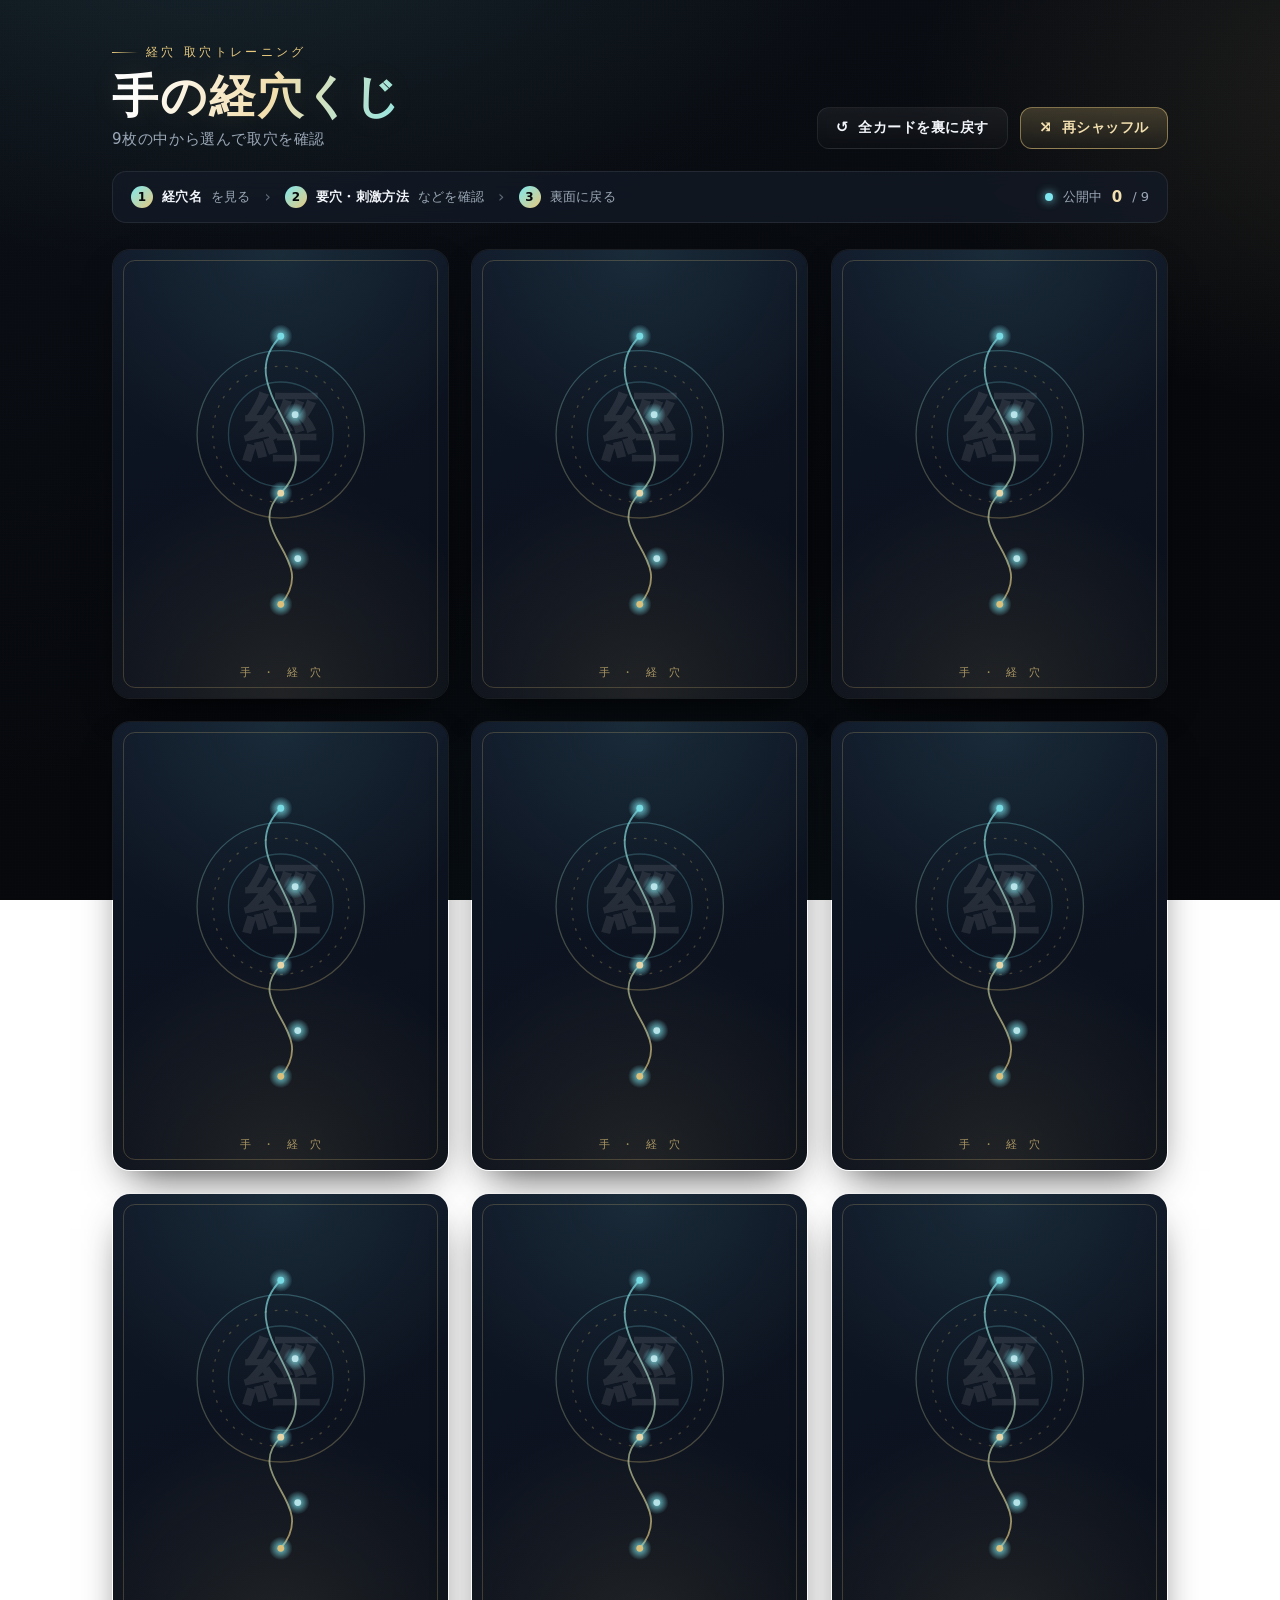
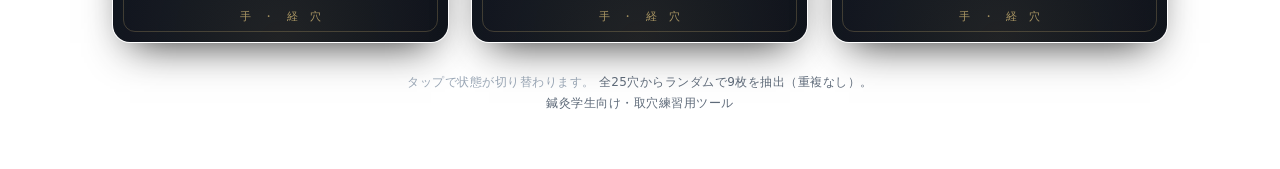
==== index.html @ 54b588fd "手の経穴くじ: 取穴練習アプリ（単一HTML）を公開 全25穴から9枚を重複なしで抽出する3×3カードくじ。 各カード独立の3状態フリップ（裏面→経穴名→詳細→裏面）。  Co-Authored-By" ====
<!DOCTYPE html>
<html lang="ja">
<head>
<meta charset="UTF-8" />
<meta name="viewport" content="width=device-width, initial-scale=1.0" />
<title>手の経穴くじ｜取穴練習アプリ</title>
<style>
  /* ============================================================
     カラー / デザイントークン
     ============================================================ */
  :root{
    --bg-0:#06080c;
    --bg-1:#0b0f16;
    --bg-2:#121826;
    --panel:rgba(20,27,40,0.72);
    --panel-line:rgba(255,255,255,0.08);

    --gold:#e7c97f;
    --gold-soft:#f3e0b0;
    --cyan:#7fe7ef;
    --cyan-deep:#46b6c6;

    --text:#f3f6fa;
    --muted:#9aa7b6;
    --faint:#5f6b7a;

    --card-back-1:#0f1726;
    --card-back-2:#0a0f19;

    --shadow:0 18px 40px -18px rgba(0,0,0,0.85);
    --ease:cubic-bezier(0.2,0.8,0.2,1);

    --radius:18px;
  }

  *{ box-sizing:border-box; }

  html,body{ height:100%; }

  body{
    margin:0;
    color:var(--text);
    font-family:"Hiragino Kaku Gothic ProN","Hiragino Sans","Yu Gothic",
                "YuGothic","Meiryo",system-ui,sans-serif;
    background:
      radial-gradient(1100px 600px at 18% -10%, rgba(127,231,239,0.10), transparent 60%),
      radial-gradient(900px 600px at 110% 10%, rgba(231,201,127,0.10), transparent 55%),
      radial-gradient(900px 900px at 50% 120%, rgba(70,182,198,0.07), transparent 60%),
      linear-gradient(160deg, var(--bg-1), var(--bg-0) 60%);
    background-attachment:fixed;
    min-height:100%;
    -webkit-font-smoothing:antialiased;
    text-rendering:optimizeLegibility;
  }

  /* 微細なノイズ風グレインで安っぽさを消す */
  body::before{
    content:"";
    position:fixed; inset:0;
    pointer-events:none;
    opacity:0.035;
    background-image:
      repeating-linear-gradient(0deg, #fff 0 1px, transparent 1px 3px),
      repeating-linear-gradient(90deg, #fff 0 1px, transparent 1px 3px);
    mix-blend-mode:overlay;
  }

  .wrap{
    max-width:1120px;
    margin:0 auto;
    padding:clamp(18px,3vw,40px) clamp(14px,3vw,32px) 56px;
    position:relative;
    z-index:1;
  }

  /* ============================================================
     ヘッダー
     ============================================================ */
  header{
    display:flex;
    flex-wrap:wrap;
    align-items:flex-end;
    justify-content:space-between;
    gap:18px 24px;
    margin-bottom:22px;
  }

  .title-block{ min-width:240px; }

  .eyebrow{
    display:inline-flex;
    align-items:center;
    gap:8px;
    font-size:12px;
    letter-spacing:0.28em;
    color:var(--gold);
    text-transform:uppercase;
    margin-bottom:10px;
  }
  .eyebrow::before{
    content:"";
    width:26px; height:1px;
    background:linear-gradient(90deg,var(--gold),transparent);
  }

  h1{
    margin:0;
    font-size:clamp(28px,4.4vw,46px);
    font-weight:800;
    letter-spacing:0.04em;
    line-height:1.1;
    background:linear-gradient(110deg,#ffffff 10%,var(--gold-soft) 55%,var(--cyan) 110%);
    -webkit-background-clip:text;
    background-clip:text;
    color:transparent;
    text-shadow:0 0 32px rgba(231,201,127,0.12);
  }

  .subtitle{
    margin:8px 0 0;
    color:var(--muted);
    font-size:clamp(13px,1.6vw,15px);
    letter-spacing:0.04em;
  }

  .toolbar{
    display:flex;
    flex-wrap:wrap;
    align-items:center;
    gap:12px;
  }

  .btn{
    appearance:none;
    border:1px solid var(--panel-line);
    background:linear-gradient(180deg, rgba(255,255,255,0.06), rgba(255,255,255,0.015));
    color:var(--text);
    font-family:inherit;
    font-size:14px;
    font-weight:700;
    letter-spacing:0.04em;
    padding:11px 18px;
    border-radius:12px;
    cursor:pointer;
    display:inline-flex;
    align-items:center;
    gap:9px;
    transition:transform .18s var(--ease), box-shadow .25s var(--ease),
               border-color .25s, background .25s;
    backdrop-filter:blur(6px);
    -webkit-backdrop-filter:blur(6px);
  }
  .btn:hover{
    transform:translateY(-2px);
    border-color:rgba(127,231,239,0.45);
    box-shadow:0 10px 26px -12px rgba(127,231,239,0.5);
  }
  .btn:active{ transform:translateY(0) scale(0.98); }

  .btn .ic{ font-size:15px; line-height:1; }

  .btn--primary{
    border-color:rgba(231,201,127,0.5);
    background:linear-gradient(180deg, rgba(231,201,127,0.22), rgba(231,201,127,0.06));
    color:var(--gold-soft);
  }
  .btn--primary:hover{
    border-color:rgba(231,201,127,0.8);
    box-shadow:0 12px 28px -12px rgba(231,201,127,0.55);
  }

  /* ============================================================
     使い方 + ステータス
     ============================================================ */
  .infobar{
    display:flex;
    flex-wrap:wrap;
    align-items:center;
    justify-content:space-between;
    gap:12px 18px;
    padding:14px 18px;
    margin-bottom:26px;
    border:1px solid var(--panel-line);
    border-radius:14px;
    background:var(--panel);
    backdrop-filter:blur(10px);
    -webkit-backdrop-filter:blur(10px);
  }

  .steps{
    display:flex;
    flex-wrap:wrap;
    gap:10px 14px;
    align-items:center;
  }
  .step{
    display:inline-flex;
    align-items:center;
    gap:9px;
    font-size:13px;
    color:var(--muted);
    letter-spacing:0.02em;
  }
  .step b{ color:var(--text); font-weight:700; }
  .step .num{
    width:22px; height:22px;
    flex:0 0 auto;
    display:grid; place-items:center;
    border-radius:50%;
    font-size:12px;
    font-weight:800;
    color:var(--bg-0);
    background:linear-gradient(135deg,var(--cyan),var(--gold));
  }
  .step-sep{ color:var(--faint); }

  .status{
    display:inline-flex;
    align-items:center;
    gap:10px;
    font-size:13px;
    color:var(--muted);
    white-space:nowrap;
  }
  .status .count{
    font-weight:800;
    font-variant-numeric:tabular-nums;
    color:var(--gold-soft);
    font-size:15px;
  }
  .status .dot{
    width:8px;height:8px;border-radius:50%;
    background:var(--cyan);
    box-shadow:0 0 10px var(--cyan);
  }

  /* ============================================================
     カードグリッド
     ============================================================ */
  .grid{
    display:grid;
    grid-template-columns:repeat(3,1fr);
    gap:clamp(12px,1.8vw,22px);
  }

  .card{
    position:relative;
    aspect-ratio:3/4;
    perspective:1400px;
    cursor:pointer;
    -webkit-tap-highlight-color:transparent;
    outline:none;
  }

  /* 入場アニメーション */
  .card.enter .card__inner{
    animation:dealIn .55s var(--ease) backwards;
  }
  @keyframes dealIn{
    0%{ opacity:0; transform:translateY(26px) rotateX(-14deg) scale(0.92); }
    100%{ opacity:1; transform:translateY(0) rotateX(0) scale(1); }
  }

  .card__inner{
    position:absolute;
    inset:0;
    transform-style:preserve-3d;
    transition:transform .72s var(--ease);
    will-change:transform;
  }
  .card.is-flipped .card__inner{ transform:rotateY(180deg); }

  /* タップ時の沈み込み */
  .card.press .card__inner{ transition:transform .72s var(--ease), filter .2s; }
  .card.press{ transform:scale(0.97); transition:transform .15s var(--ease); }

  /* ホバーで少し浮く（裏でも表でも） */
  @media(hover:hover){
    .card:hover .card__inner{ box-shadow:none; }
    .card:hover{ transform:translateY(-6px); }
    .card{ transition:transform .25s var(--ease); }
  }

  .card__face{
    position:absolute;
    inset:0;
    border-radius:var(--radius);
    backface-visibility:hidden;
    -webkit-backface-visibility:hidden;
    overflow:hidden;
    border:1px solid var(--panel-line);
    box-shadow:var(--shadow);
    display:flex;
  }
  .card__face--back{ transform:rotateY(180deg); }

  /* めくり時の発光リング（効果音の代替視覚演出） */
  .card.flash .card__inner::after{
    content:"";
    position:absolute; inset:-2px;
    border-radius:calc(var(--radius) + 2px);
    pointer-events:none;
    box-shadow:0 0 0 1px rgba(127,231,239,0.6), 0 0 26px 4px rgba(127,231,239,0.4);
    animation:ring .6s var(--ease) forwards;
    z-index:5;
  }
  @keyframes ring{
    0%{ opacity:0.9; }
    100%{ opacity:0; }
  }

  /* ---- 面ごとの表示切替（data-mode で制御）---- */
  .face-back,.face-name,.face-detail{ display:none; width:100%; height:100%; }
  .card__face[data-mode="back"]   .face-back{ display:flex; }
  .card__face[data-mode="name"]   .face-name{ display:flex; }
  .card__face[data-mode="detail"] .face-detail{ display:flex; }

  /* ============================================================
     裏面デザイン
     ============================================================ */
  .face-back{
    align-items:center;
    justify-content:center;
    background:
      radial-gradient(120% 90% at 50% 0%, rgba(127,231,239,0.10), transparent 55%),
      radial-gradient(120% 90% at 50% 100%, rgba(231,201,127,0.10), transparent 55%),
      linear-gradient(160deg, var(--card-back-1), var(--card-back-2));
    position:relative;
  }
  .face-back::before{ /* 内側の細い枠 */
    content:"";
    position:absolute; inset:10px;
    border:1px solid rgba(231,201,127,0.22);
    border-radius:12px;
    pointer-events:none;
  }
  .back-art{ width:78%; height:auto; opacity:0.95; }
  .back-art .meridian{ animation:pulseLine 4.5s ease-in-out infinite; }
  @keyframes pulseLine{
    0%,100%{ opacity:0.55; } 50%{ opacity:1; }
  }
  .back-label{
    position:absolute;
    bottom:18px; left:0; right:0;
    text-align:center;
    font-size:11px;
    letter-spacing:0.4em;
    color:rgba(231,201,127,0.7);
    text-indent:0.4em;
  }

  /* ============================================================
     1タップ目：経穴名
     ============================================================ */
  .face-name{
    flex-direction:column;
    align-items:center;
    justify-content:center;
    gap:14px;
    padding:18px;
    text-align:center;
    background:
      radial-gradient(120% 80% at 50% 0%, rgba(127,231,239,0.14), transparent 60%),
      linear-gradient(165deg, #101826, #0a0f18);
    border-color:rgba(127,231,239,0.35);
  }
  .name-tag{
    font-size:11px;
    letter-spacing:0.42em;
    color:var(--cyan);
    text-indent:0.42em;
  }
  .name-main{
    font-family:"Hiragino Mincho ProN","Yu Mincho","YuMincho","MS Mincho",serif;
    font-weight:600;
    font-size:clamp(34px,6.2vw,58px);
    line-height:1.05;
    letter-spacing:0.06em;
    color:#fff;
    text-shadow:0 0 26px rgba(127,231,239,0.3);
  }
  .name-hint{
    margin-top:4px;
    font-size:11.5px;
    color:var(--faint);
    letter-spacing:0.06em;
  }
  .name-rule{
    width:46px;height:2px;
    background:linear-gradient(90deg,transparent,var(--cyan),transparent);
    border-radius:2px;
  }

  /* ============================================================
     2タップ目：詳細
     ============================================================ */
  .face-detail{
    flex-direction:column;
    padding:clamp(12px,1.6vw,18px);
    background:
      radial-gradient(120% 70% at 50% -10%, rgba(231,201,127,0.12), transparent 60%),
      linear-gradient(165deg, #141b29, #0b1018);
    border-color:rgba(231,201,127,0.32);
    text-align:left;
  }
  .detail-head{
    display:flex;
    align-items:baseline;
    gap:8px;
    padding-bottom:10px;
    margin-bottom:10px;
    border-bottom:1px solid rgba(255,255,255,0.08);
  }
  .detail-name{
    font-family:"Hiragino Mincho ProN","Yu Mincho","YuMincho",serif;
    font-weight:600;
    font-size:clamp(20px,3.4vw,30px);
    letter-spacing:0.04em;
    color:#fff;
    line-height:1;
  }
  .detail-yoketsu{
    font-size:11px;
    color:var(--gold-soft);
    letter-spacing:0.02em;
    margin-left:auto;
    text-align:right;
    line-height:1.3;
    max-width:50%;
  }
  .detail-yoketsu .lab{ display:block; color:var(--faint); font-size:9.5px; letter-spacing:0.16em; }

  .detail-grid{
    display:grid;
    grid-template-columns:1fr 1fr;
    gap:8px;
    margin-bottom:auto;
  }
  .field{
    background:rgba(255,255,255,0.035);
    border:1px solid rgba(255,255,255,0.06);
    border-radius:10px;
    padding:8px 10px;
  }
  .field .lab{
    font-size:9.5px;
    letter-spacing:0.16em;
    color:var(--cyan);
    display:block;
    margin-bottom:3px;
  }
  .field .val{
    font-size:clamp(13px,1.7vw,15px);
    font-weight:700;
    color:var(--text);
    line-height:1.3;
  }

  .advice{
    margin-top:10px;
    display:flex;
    gap:8px;
    padding:9px 11px;
    border-radius:10px;
    background:linear-gradient(180deg, rgba(231,201,127,0.10), rgba(231,201,127,0.03));
    border:1px solid rgba(231,201,127,0.2);
  }
  .advice .ic{ color:var(--gold); flex:0 0 auto; font-size:13px; line-height:1.4; }
  .advice .txt{
    font-size:12px;
    line-height:1.5;
    color:#e9eef4;
    letter-spacing:0.01em;
  }

  .detail-hint{
    margin-top:8px;
    text-align:center;
    font-size:10.5px;
    color:var(--faint);
    letter-spacing:0.05em;
  }

  /* ============================================================
     フッター
     ============================================================ */
  footer{
    margin-top:30px;
    text-align:center;
    color:var(--faint);
    font-size:12px;
    letter-spacing:0.04em;
    line-height:1.7;
  }
  footer .accent{ color:var(--muted); }

  /* ============================================================
     レスポンシブ
     ============================================================ */
  @media(max-width:560px){
    .infobar{ flex-direction:column; align-items:flex-start; }
    .detail-grid{ grid-template-columns:1fr 1fr; }
    .toolbar{ width:100%; }
    .btn{ flex:1; justify-content:center; }
  }
  @media(max-width:380px){
    .grid{ gap:9px; }
    .detail-grid{ grid-template-columns:1fr; }
  }

  @media (prefers-reduced-motion:reduce){
    *{ animation-duration:0.01ms !important; transition-duration:0.1ms !important; }
  }
</style>
</head>
<body>
  <div class="wrap">
    <!-- ヘッダー -->
    <header>
      <div class="title-block">
        <span class="eyebrow">経穴 取穴トレーニング</span>
        <h1>手の経穴くじ</h1>
        <p class="subtitle">9枚の中から選んで取穴を確認</p>
      </div>
      <div class="toolbar">
        <button class="btn" id="resetBtn" type="button">
          <span class="ic">↺</span>全カードを裏に戻す
        </button>
        <button class="btn btn--primary" id="shuffleBtn" type="button">
          <span class="ic">⤮</span>再シャッフル
        </button>
      </div>
    </header>

    <!-- 使い方 + 状態表示 -->
    <div class="infobar">
      <div class="steps">
        <span class="step"><span class="num">1</span><b>経穴名</b>を見る</span>
        <span class="step-sep">›</span>
        <span class="step"><span class="num">2</span><b>要穴・刺激方法</b>などを確認</span>
        <span class="step-sep">›</span>
        <span class="step"><span class="num">3</span>裏面に戻る</span>
      </div>
      <div class="status">
        <span class="dot"></span>
        公開中 <span class="count" id="openCount">0</span> / 9
      </div>
    </div>

    <!-- カードグリッド -->
    <div class="grid" id="grid" aria-label="経穴カード 9枚"></div>

    <footer>
      <span class="accent">タップで状態が切り替わります。</span> 全25穴からランダムで9枚を抽出（重複なし）。<br>
      鍼灸学生向け・取穴練習用ツール
    </footer>
  </div>

<script>
/* ================================================================
   データ：手の経穴 全25穴
   ================================================================ */
const POINTS = [
  { name:"尺沢", yoketsu:"合水穴",           stim:"直刺浅め",       angle:"90°",     depth:"3〜5mm",  advice:"肘窩なので深刺しない。血管に注意" },
  { name:"孔最", yoketsu:"郄穴",             stim:"直刺",          angle:"90°",     depth:"5〜10mm", advice:"前腕部で扱いやすい。響かせすぎない" },
  { name:"列欠", yoketsu:"絡穴・八脈交会穴",  stim:"横刺",          angle:"10〜15°", depth:"8mm",     advice:"橈骨茎状突起付近。骨際なので寝かせて浅く入れる" },
  { name:"曲池", yoketsu:"合土穴",           stim:"直刺",          angle:"90°",     depth:"1cm",     advice:"筋肉量がある。肘関節に向けすぎない" },
  { name:"温溜", yoketsu:"郄穴",             stim:"直刺",          angle:"90°",     depth:"1cm",     advice:"前腕部で扱いやすい。強刺激にしすぎない" },
  { name:"偏歴", yoketsu:"絡穴",             stim:"斜刺・流注に沿う", angle:"15〜30°", depth:"3〜5mm",  advice:"大腸経の流れ、手から肘方向を意識" },
  { name:"合谷", yoketsu:"原穴",             stim:"直刺",          angle:"90°",     depth:"1cm",     advice:"代表穴だが痛みが出やすい。強刺激にしない" },
  { name:"少海", yoketsu:"合水穴",           stim:"直刺浅め",       angle:"90°",     depth:"3〜5mm",  advice:"肘内側。尺骨神経側への強刺激に注意" },
  { name:"通里", yoketsu:"絡穴",             stim:"斜刺・流注に沿う", angle:"15〜30°", depth:"2〜4mm",  advice:"心経の流れ、肘から小指方向を意識" },
  { name:"神門", yoketsu:"兪土穴・原穴",      stim:"お灸",          angle:"なし",    depth:"刺入なし", advice:"手関節横紋部。血管・神経に注意し、灸で安全に刺激" },
  { name:"少府", yoketsu:"滎火穴",           stim:"お灸",          angle:"なし",    depth:"刺入なし", advice:"手掌部は痛みが出やすい。灸で軽く刺激する" },
  { name:"小海", yoketsu:"合土穴",           stim:"直刺",          angle:"90°",     depth:"5mm",     advice:"尺骨神経に近い。ビリッとしたら即中止" },
  { name:"支正", yoketsu:"絡穴",             stim:"直刺",          angle:"90°",     depth:"5〜10mm", advice:"前腕尺側で扱いやすい。骨際に寄りすぎない" },
  { name:"養老", yoketsu:"郄穴",             stim:"横刺",          angle:"10〜15°", depth:"8mm",     advice:"骨際で響きやすい。角度を寝かせて入れる" },
  { name:"後渓", yoketsu:"兪木穴・八脈交会穴", stim:"直刺浅め",       angle:"90°",     depth:"2〜4mm",  advice:"手を握らせて取穴。強く刺さない" },
  { name:"曲沢", yoketsu:"合水穴",           stim:"直刺浅め",       angle:"90°",     depth:"3〜5mm",  advice:"肘窩なので血管に注意。深刺しない" },
  { name:"郄門", yoketsu:"郄穴",             stim:"直刺",          angle:"90°",     depth:"5〜10mm", advice:"前腕中央で扱いやすい。響かせすぎない" },
  { name:"間使", yoketsu:"経金穴",           stim:"直刺浅め",       angle:"90°",     depth:"3〜5mm",  advice:"正中神経方向へ深追いしない" },
  { name:"内関", yoketsu:"絡穴・八脈交会穴",  stim:"直刺浅め",       angle:"90°",     depth:"3〜5mm",  advice:"代表穴だが深刺しない。しびれが出たら即中止" },
  { name:"大陵", yoketsu:"兪土穴・原穴",      stim:"手首に向けて切皮", angle:"10〜15°", depth:"切皮のみ", advice:"手関節中央。正中神経に注意し、深く入れない" },
  { name:"天井", yoketsu:"合土穴",           stim:"直刺",          angle:"90°",     depth:"5〜10mm", advice:"肘周辺。関節に向けすぎない" },
  { name:"支溝", yoketsu:"経火穴",           stim:"斜刺・流注に沿う", angle:"15〜30°", depth:"3〜5mm",  advice:"三焦経の流れ、手から肘方向を意識" },
  { name:"外関", yoketsu:"絡穴・八脈交会穴",  stim:"斜刺",          angle:"15〜30°", depth:"1cm",     advice:"手から肘方向へ斜刺。深く入れすぎない" },
  { name:"陽池", yoketsu:"原穴",             stim:"お灸",          angle:"なし",    depth:"刺入なし", advice:"手関節背側。関節部なので灸で安全に刺激" },
  { name:"中渚", yoketsu:"兪木穴",           stim:"直刺浅め",       angle:"90°",     depth:"2〜4mm",  advice:"手背の骨間。浅く刺激" }
];

/* ================================================================
   裏面のSVGエンブレム（経絡・経穴を連想させる抽象模様）
   ================================================================ */
const BACK_ART = `
<svg class="back-art" viewBox="0 0 200 270" xmlns="http://www.w3.org/2000/svg" aria-hidden="true">
  <defs>
    <linearGradient id="lg" x1="0" y1="0" x2="0" y2="1">
      <stop offset="0" stop-color="#7fe7ef"/>
      <stop offset="1" stop-color="#e7c97f"/>
    </linearGradient>
    <radialGradient id="glow" cx="50%" cy="50%" r="50%">
      <stop offset="0" stop-color="#7fe7ef" stop-opacity="0.9"/>
      <stop offset="1" stop-color="#7fe7ef" stop-opacity="0"/>
    </radialGradient>
  </defs>
  <!-- 同心円 -->
  <circle cx="100" cy="105" r="64" fill="none" stroke="url(#lg)" stroke-opacity="0.30" stroke-width="1"/>
  <circle cx="100" cy="105" r="52" fill="none" stroke="#e7c97f" stroke-opacity="0.28" stroke-width="1" stroke-dasharray="2 6"/>
  <circle cx="100" cy="105" r="40" fill="none" stroke="#7fe7ef" stroke-opacity="0.22" stroke-width="1"/>
  <!-- 経絡ライン（蛇行）と経穴ノード -->
  <path class="meridian" d="M100 30 C 60 70, 140 110, 100 150 C 70 180, 130 200, 100 235"
        fill="none" stroke="url(#lg)" stroke-opacity="0.7" stroke-width="1.4" stroke-linecap="round"/>
  <g class="meridian">
    <circle cx="100" cy="30"  r="9" fill="url(#glow)"/><circle cx="100" cy="30"  r="2.6" fill="#7fe7ef"/>
    <circle cx="111" cy="90"  r="9" fill="url(#glow)"/><circle cx="111" cy="90"  r="2.6" fill="#bfeef3"/>
    <circle cx="100" cy="150" r="9" fill="url(#glow)"/><circle cx="100" cy="150" r="2.6" fill="#f3e0b0"/>
    <circle cx="113" cy="200" r="9" fill="url(#glow)"/><circle cx="113" cy="200" r="2.6" fill="#bfeef3"/>
    <circle cx="100" cy="235" r="9" fill="url(#glow)"/><circle cx="100" cy="235" r="2.6" fill="#e7c97f"/>
  </g>
  <!-- 中央の文字 -->
  <text x="100" y="120" text-anchor="middle"
        font-family="'Hiragino Mincho ProN','Yu Mincho',serif"
        font-size="58" fill="#fff" fill-opacity="0.10" font-weight="600">經</text>
</svg>
<span class="back-label">手 ・ 経 穴</span>
`;

/* 1枚分の中身（裏 / 名前 / 詳細）の HTML を生成 */
function faceContent(p){
  return `
    <div class="face-back">${BACK_ART}</div>
    <div class="face-name">
      <span class="name-tag">経 穴 名</span>
      <span class="name-rule"></span>
      <span class="name-main">${p.name}</span>
      <span class="name-hint">もう一度タップで詳細</span>
    </div>
    <div class="face-detail">
      <div class="detail-head">
        <span class="detail-name">${p.name}</span>
        <span class="detail-yoketsu"><span class="lab">要穴</span>${p.yoketsu}</span>
      </div>
      <div class="detail-grid">
        <div class="field"><span class="lab">刺激方法</span><span class="val">${p.stim}</span></div>
        <div class="field"><span class="lab">角度</span><span class="val">${p.angle}</span></div>
        <div class="field"><span class="lab">深さ</span><span class="val">${p.depth}</span></div>
        <div class="field"><span class="lab">要穴分類</span><span class="val">${p.yoketsu}</span></div>
      </div>
      <div class="advice">
        <span class="ic">⚠</span>
        <span class="txt">${p.advice}</span>
      </div>
      <div class="detail-hint">タップで裏面に戻る</div>
    </div>`;
}

/* ================================================================
   状態管理
   ================================================================ */
const MODES = ["back","name","detail"];   // 0,1,2
const grid = document.getElementById("grid");
const openCountEl = document.getElementById("openCount");

let cards = [];   // {el, inner, front, back, state} の配列

/* 重複なしで9枚を抽出（Fisher–Yates） */
function pickNine(){
  const pool = POINTS.slice();
  for(let i = pool.length - 1; i > 0; i--){
    const j = Math.floor(Math.random() * (i + 1));
    [pool[i], pool[j]] = [pool[j], pool[i]];
  }
  return pool.slice(0, 9);
}

/* カードDOMを9枚生成 */
function buildCards(){
  grid.innerHTML = "";
  cards = [];
  for(let i = 0; i < 9; i++){
    const card = document.createElement("div");
    card.className = "card";
    card.tabIndex = 0;
    card.setAttribute("role","button");
    card.dataset.state = "0";
    card.innerHTML = `
      <div class="card__inner">
        <div class="card__face card__face--front" data-mode="back"></div>
        <div class="card__face card__face--back"  data-mode="back"></div>
      </div>`;

    const obj = {
      el: card,
      inner: card.querySelector(".card__inner"),
      front: card.querySelector(".card__face--front"),
      back:  card.querySelector(".card__face--back"),
      state: 0
    };

    const handler = () => flipCard(obj);
    card.addEventListener("click", handler);
    card.addEventListener("keydown", (e) => {
      if(e.key === "Enter" || e.key === " "){ e.preventDefault(); handler(); }
    });

    grid.appendChild(card);
    cards.push(obj);
  }
}

/* 9穴を割り当て、すべて裏面にリセット（演出付き） */
function dealPoints(animate = true){
  const picks = pickNine();
  cards.forEach((c, i) => {
    const html = faceContent(picks[i]);
    c.front.innerHTML = html;
    c.back.innerHTML  = html;
    c.front.dataset.mode = "back";
    c.back.dataset.mode  = "back";
    c.state = 0;
    c.el.dataset.state = "0";
    c.el.classList.remove("is-flipped");

    if(animate){
      c.el.classList.remove("enter");
      c.inner.style.animationDelay = (i * 55) + "ms";
      // リフロー強制でアニメ再生
      void c.el.offsetWidth;
      c.el.classList.add("enter");
    }
  });
  updateCount();
}

/* カードをめくる：back → name → detail → back */
function flipCard(c){
  const next = (c.state + 1) % 3;

  // これから表に出てくる面を判定して、その面に新しい状態を設定
  const willFlip = !c.el.classList.contains("is-flipped");
  const incoming = willFlip ? c.back : c.front;
  incoming.dataset.mode = MODES[next];

  c.el.classList.toggle("is-flipped");
  c.state = next;
  c.el.dataset.state = String(next);

  // 視覚的な「めくり感」演出
  c.el.classList.remove("flash");
  void c.el.offsetWidth;
  c.el.classList.add("flash");
  c.el.classList.add("press");
  setTimeout(() => c.el.classList.remove("press"), 160);

  updateCount();
}

/* 公開中（裏面以外）の枚数を更新 */
function updateCount(){
  const open = cards.filter(c => c.state !== 0).length;
  openCountEl.textContent = open;
}

/* 全カードを裏に戻す（割り当て穴は維持） */
function resetAll(){
  cards.forEach((c) => {
    if(c.state === 0) return;
    // 裏面に戻すために、出てくる面へ back を設定してからフリップ
    const willFlip = !c.el.classList.contains("is-flipped");
    const incoming = willFlip ? c.back : c.front;
    incoming.dataset.mode = "back";
    c.el.classList.toggle("is-flipped");
    c.state = 0;
    c.el.dataset.state = "0";
  });
  updateCount();
}

/* ================================================================
   初期化 & イベント
   ================================================================ */
document.getElementById("shuffleBtn").addEventListener("click", () => dealPoints(true));
document.getElementById("resetBtn").addEventListener("click", resetAll);

buildCards();
dealPoints(true);
</script>
</body>
</html>
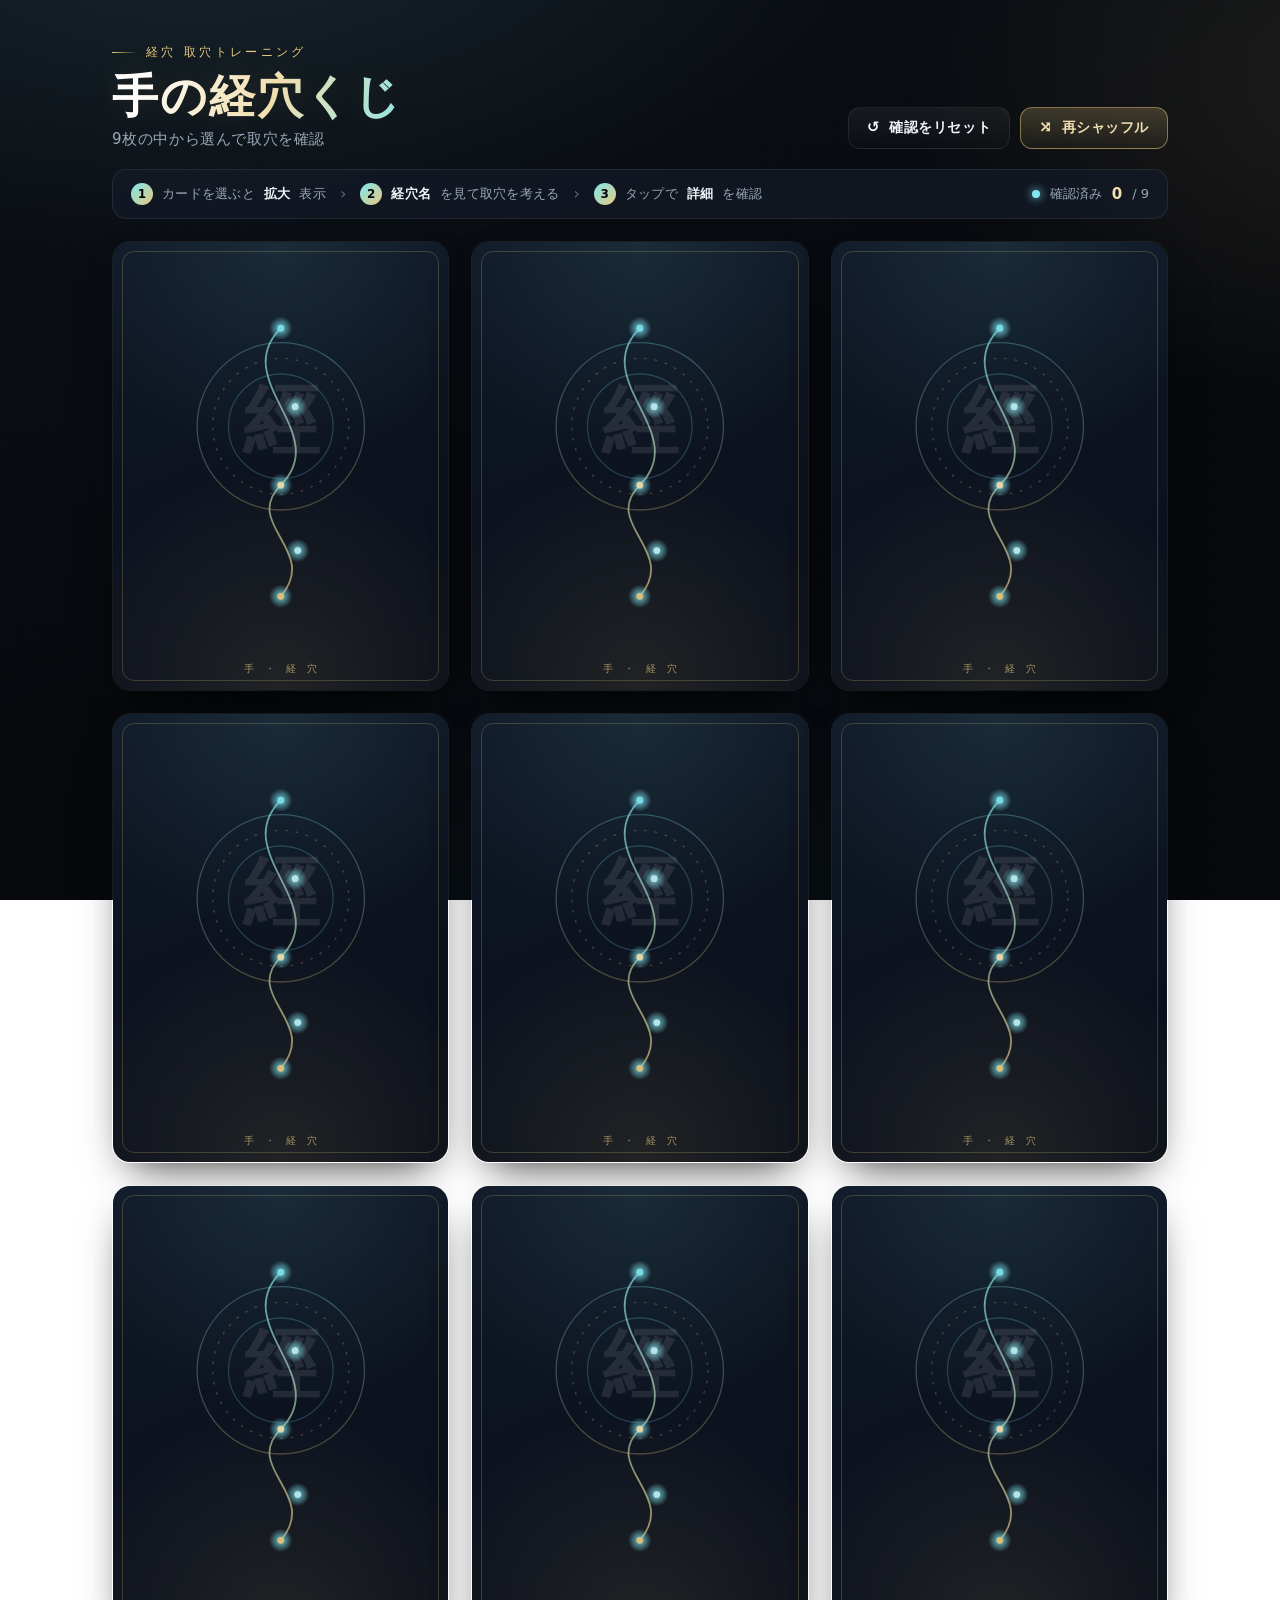
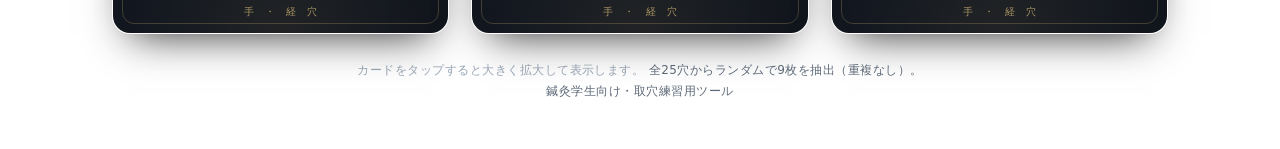
==== commit 69b8536c: "拡大表示方式に更新" ====
--- a/index.html
+++ b/index.html
@@ -2,7 +2,7 @@
 <html lang="ja">
 <head>
 <meta charset="UTF-8" />
-<meta name="viewport" content="width=device-width, initial-scale=1.0" />
+<meta name="viewport" content="width=device-width, initial-scale=1.0, viewport-fit=cover" />
 <title>手の経穴くじ｜取穴練習アプリ</title>
 <style>
   /* ============================================================
@@ -68,7 +68,7 @@
   .wrap{
     max-width:1120px;
     margin:0 auto;
-    padding:clamp(18px,3vw,40px) clamp(14px,3vw,32px) 56px;
+    padding:clamp(16px,3vw,40px) clamp(14px,3vw,32px) 48px;
     position:relative;
     z-index:1;
   }
@@ -81,11 +81,11 @@
     flex-wrap:wrap;
     align-items:flex-end;
     justify-content:space-between;
-    gap:18px 24px;
-    margin-bottom:22px;
-  }
-
-  .title-block{ min-width:240px; }
+    gap:16px 24px;
+    margin-bottom:20px;
+  }
+
+  .title-block{ min-width:220px; }
 
   .eyebrow{
     display:inline-flex;
@@ -105,7 +105,7 @@
 
   h1{
     margin:0;
-    font-size:clamp(28px,4.4vw,46px);
+    font-size:clamp(26px,4.4vw,46px);
     font-weight:800;
     letter-spacing:0.04em;
     line-height:1.1;
@@ -127,7 +127,7 @@
     display:flex;
     flex-wrap:wrap;
     align-items:center;
-    gap:12px;
+    gap:10px;
   }
 
   .btn{
@@ -177,9 +177,9 @@
     flex-wrap:wrap;
     align-items:center;
     justify-content:space-between;
-    gap:12px 18px;
-    padding:14px 18px;
-    margin-bottom:26px;
+    gap:10px 18px;
+    padding:13px 18px;
+    margin-bottom:22px;
     border:1px solid var(--panel-line);
     border-radius:14px;
     background:var(--panel);
@@ -190,7 +190,7 @@
   .steps{
     display:flex;
     flex-wrap:wrap;
-    gap:10px 14px;
+    gap:8px 14px;
     align-items:center;
   }
   .step{
@@ -235,85 +235,67 @@
   }
 
   /* ============================================================
-     カードグリッド
+     カードグリッド（選択用デッキ）
      ============================================================ */
   .grid{
     display:grid;
     grid-template-columns:repeat(3,1fr);
-    gap:clamp(12px,1.8vw,22px);
+    gap:clamp(10px,1.8vw,22px);
   }
 
   .card{
     position:relative;
     aspect-ratio:3/4;
-    perspective:1400px;
+    border-radius:var(--radius);
     cursor:pointer;
     -webkit-tap-highlight-color:transparent;
     outline:none;
+    transition:transform .25s var(--ease), box-shadow .25s var(--ease);
   }
 
   /* 入場アニメーション */
-  .card.enter .card__inner{
-    animation:dealIn .55s var(--ease) backwards;
-  }
+  .card.enter{ animation:dealIn .55s var(--ease) backwards; }
   @keyframes dealIn{
     0%{ opacity:0; transform:translateY(26px) rotateX(-14deg) scale(0.92); }
     100%{ opacity:1; transform:translateY(0) rotateX(0) scale(1); }
   }
 
-  .card__inner{
-    position:absolute;
-    inset:0;
-    transform-style:preserve-3d;
-    transition:transform .72s var(--ease);
-    will-change:transform;
-  }
-  .card.is-flipped .card__inner{ transform:rotateY(180deg); }
-
-  /* タップ時の沈み込み */
-  .card.press .card__inner{ transition:transform .72s var(--ease), filter .2s; }
-  .card.press{ transform:scale(0.97); transition:transform .15s var(--ease); }
-
-  /* ホバーで少し浮く（裏でも表でも） */
   @media(hover:hover){
-    .card:hover .card__inner{ box-shadow:none; }
-    .card:hover{ transform:translateY(-6px); }
-    .card{ transition:transform .25s var(--ease); }
-  }
+    .card:hover{ transform:translateY(-6px); box-shadow:0 20px 40px -22px rgba(127,231,239,0.55); }
+  }
+  .card:active{ transform:scale(0.97); }
+  .card:focus-visible{ box-shadow:0 0 0 2px var(--cyan); }
+
+  /* 確認済みカードの印 */
+  .card.viewed{ filter:saturate(0.8) brightness(0.92); }
+  .card .seen-badge{
+    position:absolute; top:8px; right:8px;
+    width:22px; height:22px;
+    display:none; place-items:center;
+    border-radius:50%;
+    font-size:13px; font-weight:800;
+    color:var(--bg-0);
+    background:linear-gradient(135deg,var(--cyan),var(--gold));
+    box-shadow:0 4px 12px -3px rgba(0,0,0,.6);
+    z-index:3;
+  }
+  .card.viewed .seen-badge{ display:grid; }
 
   .card__face{
     position:absolute;
     inset:0;
     border-radius:var(--radius);
-    backface-visibility:hidden;
-    -webkit-backface-visibility:hidden;
     overflow:hidden;
     border:1px solid var(--panel-line);
     box-shadow:var(--shadow);
     display:flex;
   }
-  .card__face--back{ transform:rotateY(180deg); }
-
-  /* めくり時の発光リング（効果音の代替視覚演出） */
-  .card.flash .card__inner::after{
-    content:"";
-    position:absolute; inset:-2px;
-    border-radius:calc(var(--radius) + 2px);
-    pointer-events:none;
-    box-shadow:0 0 0 1px rgba(127,231,239,0.6), 0 0 26px 4px rgba(127,231,239,0.4);
-    animation:ring .6s var(--ease) forwards;
-    z-index:5;
-  }
-  @keyframes ring{
-    0%{ opacity:0.9; }
-    100%{ opacity:0; }
-  }
-
-  /* ---- 面ごとの表示切替（data-mode で制御）---- */
+
+  /* ---- 面の表示切替（data-mode で制御）---- */
   .face-back,.face-name,.face-detail{ display:none; width:100%; height:100%; }
-  .card__face[data-mode="back"]   .face-back{ display:flex; }
-  .card__face[data-mode="name"]   .face-name{ display:flex; }
-  .card__face[data-mode="detail"] .face-detail{ display:flex; }
+  [data-mode="back"]   .face-back{ display:flex; }
+  [data-mode="name"]   .face-name{ display:flex; }
+  [data-mode="detail"] .face-detail{ display:flex; }
 
   /* ============================================================
      裏面デザイン
@@ -329,7 +311,7 @@
   }
   .face-back::before{ /* 内側の細い枠 */
     content:"";
-    position:absolute; inset:10px;
+    position:absolute; inset:9px;
     border:1px solid rgba(231,201,127,0.22);
     border-radius:12px;
     pointer-events:none;
@@ -341,31 +323,30 @@
   }
   .back-label{
     position:absolute;
-    bottom:18px; left:0; right:0;
+    bottom:14px; left:0; right:0;
     text-align:center;
-    font-size:11px;
+    font-size:10px;
     letter-spacing:0.4em;
     color:rgba(231,201,127,0.7);
     text-indent:0.4em;
   }
 
   /* ============================================================
-     1タップ目：経穴名
+     経穴名 面
      ============================================================ */
   .face-name{
     flex-direction:column;
     align-items:center;
     justify-content:center;
-    gap:14px;
-    padding:18px;
+    gap:16px;
+    padding:20px;
     text-align:center;
     background:
-      radial-gradient(120% 80% at 50% 0%, rgba(127,231,239,0.14), transparent 60%),
+      radial-gradient(120% 80% at 50% 0%, rgba(127,231,239,0.16), transparent 60%),
       linear-gradient(165deg, #101826, #0a0f18);
-    border-color:rgba(127,231,239,0.35);
   }
   .name-tag{
-    font-size:11px;
+    font-size:12px;
     letter-spacing:0.42em;
     color:var(--cyan);
     text-indent:0.42em;
@@ -373,119 +354,213 @@
   .name-main{
     font-family:"Hiragino Mincho ProN","Yu Mincho","YuMincho","MS Mincho",serif;
     font-weight:600;
-    font-size:clamp(34px,6.2vw,58px);
+    font-size:clamp(40px,13vw,72px);
     line-height:1.05;
-    letter-spacing:0.06em;
+    letter-spacing:0.08em;
     color:#fff;
-    text-shadow:0 0 26px rgba(127,231,239,0.3);
+    text-shadow:0 0 30px rgba(127,231,239,0.35);
   }
   .name-hint{
-    margin-top:4px;
-    font-size:11.5px;
+    margin-top:6px;
+    font-size:12.5px;
     color:var(--faint);
     letter-spacing:0.06em;
   }
   .name-rule{
-    width:46px;height:2px;
+    width:54px;height:2px;
     background:linear-gradient(90deg,transparent,var(--cyan),transparent);
     border-radius:2px;
   }
 
   /* ============================================================
-     2タップ目：詳細
+     詳細 面
      ============================================================ */
   .face-detail{
     flex-direction:column;
-    padding:clamp(12px,1.6vw,18px);
+    padding:clamp(18px,5.2vw,26px);
     background:
-      radial-gradient(120% 70% at 50% -10%, rgba(231,201,127,0.12), transparent 60%),
+      radial-gradient(120% 70% at 50% -10%, rgba(231,201,127,0.14), transparent 60%),
       linear-gradient(165deg, #141b29, #0b1018);
-    border-color:rgba(231,201,127,0.32);
     text-align:left;
   }
   .detail-head{
     display:flex;
     align-items:baseline;
-    gap:8px;
-    padding-bottom:10px;
-    margin-bottom:10px;
+    gap:10px;
+    padding-bottom:13px;
+    margin-bottom:14px;
     border-bottom:1px solid rgba(255,255,255,0.08);
   }
   .detail-name{
     font-family:"Hiragino Mincho ProN","Yu Mincho","YuMincho",serif;
     font-weight:600;
-    font-size:clamp(20px,3.4vw,30px);
+    font-size:clamp(28px,8vw,38px);
     letter-spacing:0.04em;
     color:#fff;
     line-height:1;
   }
   .detail-yoketsu{
-    font-size:11px;
+    font-size:clamp(12px,3.4vw,14px);
     color:var(--gold-soft);
     letter-spacing:0.02em;
     margin-left:auto;
     text-align:right;
-    line-height:1.3;
-    max-width:50%;
-  }
-  .detail-yoketsu .lab{ display:block; color:var(--faint); font-size:9.5px; letter-spacing:0.16em; }
+    line-height:1.35;
+    max-width:52%;
+  }
+  .detail-yoketsu .lab{ display:block; color:var(--faint); font-size:10px; letter-spacing:0.16em; margin-bottom:2px; }
 
   .detail-grid{
     display:grid;
     grid-template-columns:1fr 1fr;
-    gap:8px;
+    gap:10px;
     margin-bottom:auto;
   }
   .field{
-    background:rgba(255,255,255,0.035);
-    border:1px solid rgba(255,255,255,0.06);
-    border-radius:10px;
-    padding:8px 10px;
+    background:rgba(255,255,255,0.04);
+    border:1px solid rgba(255,255,255,0.07);
+    border-radius:12px;
+    padding:11px 13px;
   }
   .field .lab{
-    font-size:9.5px;
+    font-size:11px;
     letter-spacing:0.16em;
     color:var(--cyan);
     display:block;
-    margin-bottom:3px;
+    margin-bottom:5px;
   }
   .field .val{
-    font-size:clamp(13px,1.7vw,15px);
+    font-size:clamp(16px,4.6vw,19px);
     font-weight:700;
     color:var(--text);
     line-height:1.3;
   }
 
   .advice{
-    margin-top:10px;
+    margin-top:14px;
     display:flex;
-    gap:8px;
-    padding:9px 11px;
-    border-radius:10px;
-    background:linear-gradient(180deg, rgba(231,201,127,0.10), rgba(231,201,127,0.03));
-    border:1px solid rgba(231,201,127,0.2);
-  }
-  .advice .ic{ color:var(--gold); flex:0 0 auto; font-size:13px; line-height:1.4; }
+    gap:10px;
+    padding:12px 14px;
+    border-radius:12px;
+    background:linear-gradient(180deg, rgba(231,201,127,0.12), rgba(231,201,127,0.03));
+    border:1px solid rgba(231,201,127,0.22);
+  }
+  .advice .ic{ color:var(--gold); flex:0 0 auto; font-size:15px; line-height:1.45; }
   .advice .txt{
-    font-size:12px;
-    line-height:1.5;
+    font-size:clamp(13.5px,3.9vw,15.5px);
+    line-height:1.55;
     color:#e9eef4;
     letter-spacing:0.01em;
   }
 
-  .detail-hint{
-    margin-top:8px;
+  /* ============================================================
+     拡大オーバーレイ（スポットライト）
+     ============================================================ */
+  .overlay{
+    position:fixed; inset:0;
+    z-index:50;
+    display:flex;
+    flex-direction:column;
+    align-items:center;
+    justify-content:center;
+    gap:18px;
+    padding:max(20px, env(safe-area-inset-top)) 20px max(20px, env(safe-area-inset-bottom));
+    background:rgba(4,6,10,0.68);
+    backdrop-filter:blur(12px);
+    -webkit-backdrop-filter:blur(12px);
+    opacity:0;
+    visibility:hidden;
+    transition:opacity .35s var(--ease), visibility .35s var(--ease);
+  }
+  .overlay.show{ opacity:1; visibility:visible; }
+
+  .overlay__close{
+    position:absolute;
+    top:max(16px, env(safe-area-inset-top));
+    right:18px;
+    width:42px; height:42px;
+    border-radius:50%;
+    border:1px solid var(--panel-line);
+    background:rgba(255,255,255,0.06);
+    color:var(--text);
+    font-size:22px;
+    line-height:1;
+    cursor:pointer;
+    display:grid; place-items:center;
+    transition:transform .2s var(--ease), background .2s, border-color .2s;
+  }
+  .overlay__close:hover{ background:rgba(255,255,255,0.12); border-color:rgba(127,231,239,0.5); transform:rotate(90deg); }
+
+  .spotlight{
+    position:relative;
+    width:min(86vw, 58.5vh, 430px);
+    aspect-ratio:3/4;
+    perspective:1700px;
+    cursor:pointer;
+    will-change:transform;
+    -webkit-tap-highlight-color:transparent;
+  }
+  .spotlight__inner{
+    position:absolute;
+    inset:0;
+    transform-style:preserve-3d;
+    transition:transform .72s var(--ease);
+    will-change:transform;
+  }
+  .spotlight.flipped .spotlight__inner{ transform:rotateY(180deg); }
+
+  .spotlight__face{
+    position:absolute;
+    inset:0;
+    border-radius:24px;
+    backface-visibility:hidden;
+    -webkit-backface-visibility:hidden;
+    overflow:hidden;
+    border:1px solid rgba(127,231,239,0.28);
+    box-shadow:0 36px 90px -34px rgba(0,0,0,0.92),
+               0 0 40px -10px rgba(127,231,239,0.25);
+    display:flex;
+  }
+  .spotlight__face--back{ transform:rotateY(180deg); }
+
+  /* めくり時の発光リング（効果音の代替演出） */
+  .spotlight.flash .spotlight__inner::after{
+    content:"";
+    position:absolute; inset:-2px;
+    border-radius:26px;
+    pointer-events:none;
+    box-shadow:0 0 0 1px rgba(127,231,239,0.7), 0 0 34px 6px rgba(127,231,239,0.45);
+    animation:ring .6s var(--ease) forwards;
+    z-index:5;
+  }
+  @keyframes ring{ 0%{opacity:0.95;} 100%{opacity:0;} }
+
+  .overlay__hint{
+    font-size:13.5px;
+    color:var(--muted);
+    letter-spacing:0.04em;
     text-align:center;
-    font-size:10.5px;
-    color:var(--faint);
-    letter-spacing:0.05em;
+    min-height:1.2em;
+  }
+  .overlay__hint b{ color:var(--gold-soft); font-weight:700; }
+
+  .overlay__dots{ display:flex; gap:9px; align-items:center; }
+  .overlay__dots span{
+    width:9px; height:9px; border-radius:50%;
+    background:rgba(255,255,255,0.2);
+    transition:background .3s, transform .3s, box-shadow .3s;
+  }
+  .overlay__dots span.on{
+    background:var(--cyan);
+    transform:scale(1.25);
+    box-shadow:0 0 12px var(--cyan);
   }
 
   /* ============================================================
      フッター
      ============================================================ */
   footer{
-    margin-top:30px;
+    margin-top:26px;
     text-align:center;
     color:var(--faint);
     font-size:12px;
@@ -495,21 +570,36 @@
   footer .accent{ color:var(--muted); }
 
   /* ============================================================
-     レスポンシブ
+     縦画面 / スマホ最適化
      ============================================================ */
   @media(max-width:560px){
-    .infobar{ flex-direction:column; align-items:flex-start; }
-    .detail-grid{ grid-template-columns:1fr 1fr; }
+    header{ align-items:flex-start; }
     .toolbar{ width:100%; }
-    .btn{ flex:1; justify-content:center; }
+    .btn{ flex:1; justify-content:center; padding:11px 12px; font-size:13px; }
+    .infobar{ flex-direction:column; align-items:stretch; gap:12px; }
+    .status{ justify-content:flex-end; }
   }
   @media(max-width:380px){
-    .grid{ gap:9px; }
-    .detail-grid{ grid-template-columns:1fr; }
+    .grid{ gap:8px; }
+  }
+
+  /* 横向きスマホには縦推奨のヒント */
+  .rotate-hint{ display:none; }
+  @media (orientation:landscape) and (max-height:480px){
+    .rotate-hint{
+      display:flex; align-items:center; gap:8px;
+      position:fixed; left:50%; bottom:14px; transform:translateX(-50%);
+      z-index:60;
+      padding:9px 16px; border-radius:999px;
+      background:rgba(20,27,40,0.92);
+      border:1px solid var(--panel-line);
+      color:var(--gold-soft); font-size:12.5px; letter-spacing:0.04em;
+      box-shadow:var(--shadow);
+    }
   }
 
   @media (prefers-reduced-motion:reduce){
-    *{ animation-duration:0.01ms !important; transition-duration:0.1ms !important; }
+    *{ animation-duration:0.01ms !important; transition-duration:0.12s !important; }
   }
 </style>
 </head>
@@ -524,7 +614,7 @@
       </div>
       <div class="toolbar">
         <button class="btn" id="resetBtn" type="button">
-          <span class="ic">↺</span>全カードを裏に戻す
+          <span class="ic">↺</span>確認をリセット
         </button>
         <button class="btn btn--primary" id="shuffleBtn" type="button">
           <span class="ic">⤮</span>再シャッフル
@@ -535,15 +625,15 @@
     <!-- 使い方 + 状態表示 -->
     <div class="infobar">
       <div class="steps">
-        <span class="step"><span class="num">1</span><b>経穴名</b>を見る</span>
+        <span class="step"><span class="num">1</span>カードを選ぶと<b>拡大</b>表示</span>
         <span class="step-sep">›</span>
-        <span class="step"><span class="num">2</span><b>要穴・刺激方法</b>などを確認</span>
+        <span class="step"><span class="num">2</span><b>経穴名</b>を見て取穴を考える</span>
         <span class="step-sep">›</span>
-        <span class="step"><span class="num">3</span>裏面に戻る</span>
+        <span class="step"><span class="num">3</span>タップで<b>詳細</b>を確認</span>
       </div>
       <div class="status">
         <span class="dot"></span>
-        公開中 <span class="count" id="openCount">0</span> / 9
+        確認済み <span class="count" id="seenCount">0</span> / 9
       </div>
     </div>
 
@@ -551,10 +641,26 @@
     <div class="grid" id="grid" aria-label="経穴カード 9枚"></div>
 
     <footer>
-      <span class="accent">タップで状態が切り替わります。</span> 全25穴からランダムで9枚を抽出（重複なし）。<br>
+      <span class="accent">カードをタップすると大きく拡大して表示します。</span>
+      全25穴からランダムで9枚を抽出（重複なし）。<br>
       鍼灸学生向け・取穴練習用ツール
     </footer>
   </div>
+
+  <!-- 拡大オーバーレイ -->
+  <div class="overlay" id="overlay" aria-hidden="true">
+    <button class="overlay__close" id="closeBtn" type="button" aria-label="閉じる">×</button>
+    <div class="spotlight" id="spotlight" role="dialog" aria-modal="true" aria-label="拡大カード">
+      <div class="spotlight__inner">
+        <div class="spotlight__face spotlight__face--front" data-mode="back"></div>
+        <div class="spotlight__face spotlight__face--back"  data-mode="back"></div>
+      </div>
+    </div>
+    <div class="overlay__dots" id="overlayDots"><span></span><span></span></div>
+    <div class="overlay__hint" id="overlayHint"></div>
+  </div>
+
+  <div class="rotate-hint">📱 縦画面でのご利用がおすすめです</div>
 
 <script>
 /* ================================================================
@@ -603,11 +709,9 @@
       <stop offset="1" stop-color="#7fe7ef" stop-opacity="0"/>
     </radialGradient>
   </defs>
-  <!-- 同心円 -->
   <circle cx="100" cy="105" r="64" fill="none" stroke="url(#lg)" stroke-opacity="0.30" stroke-width="1"/>
   <circle cx="100" cy="105" r="52" fill="none" stroke="#e7c97f" stroke-opacity="0.28" stroke-width="1" stroke-dasharray="2 6"/>
   <circle cx="100" cy="105" r="40" fill="none" stroke="#7fe7ef" stroke-opacity="0.22" stroke-width="1"/>
-  <!-- 経絡ライン（蛇行）と経穴ノード -->
   <path class="meridian" d="M100 30 C 60 70, 140 110, 100 150 C 70 180, 130 200, 100 235"
         fill="none" stroke="url(#lg)" stroke-opacity="0.7" stroke-width="1.4" stroke-linecap="round"/>
   <g class="meridian">
@@ -617,7 +721,6 @@
     <circle cx="113" cy="200" r="9" fill="url(#glow)"/><circle cx="113" cy="200" r="2.6" fill="#bfeef3"/>
     <circle cx="100" cy="235" r="9" fill="url(#glow)"/><circle cx="100" cy="235" r="2.6" fill="#e7c97f"/>
   </g>
-  <!-- 中央の文字 -->
   <text x="100" y="120" text-anchor="middle"
         font-family="'Hiragino Mincho ProN','Yu Mincho',serif"
         font-size="58" fill="#fff" fill-opacity="0.10" font-weight="600">經</text>
@@ -625,7 +728,7 @@
 <span class="back-label">手 ・ 経 穴</span>
 `;
 
-/* 1枚分の中身（裏 / 名前 / 詳細）の HTML を生成 */
+/* 詳細・名前 面の中身を生成（拡大カード用） */
 function faceContent(p){
   return `
     <div class="face-back">${BACK_ART}</div>
@@ -633,7 +736,7 @@
       <span class="name-tag">経 穴 名</span>
       <span class="name-rule"></span>
       <span class="name-main">${p.name}</span>
-      <span class="name-hint">もう一度タップで詳細</span>
+      <span class="name-hint">タップで詳細を確認</span>
     </div>
     <div class="face-detail">
       <div class="detail-head">
@@ -650,18 +753,31 @@
         <span class="ic">⚠</span>
         <span class="txt">${p.advice}</span>
       </div>
-      <div class="detail-hint">タップで裏面に戻る</div>
     </div>`;
 }
 
 /* ================================================================
-   状態管理
+   要素参照 & 状態
    ================================================================ */
-const MODES = ["back","name","detail"];   // 0,1,2
-const grid = document.getElementById("grid");
-const openCountEl = document.getElementById("openCount");
-
-let cards = [];   // {el, inner, front, back, state} の配列
+const MODES = ["back","name","detail"];      // 0,1,2
+
+const grid       = document.getElementById("grid");
+const seenCountEl= document.getElementById("seenCount");
+const overlay    = document.getElementById("overlay");
+const spotlight  = document.getElementById("spotlight");
+const spotFront  = spotlight.querySelector(".spotlight__face--front");
+const spotBack   = spotlight.querySelector(".spotlight__face--back");
+const overlayHint= document.getElementById("overlayHint");
+const overlayDots= document.getElementById("overlayDots").children;
+
+let deck = [];          // 現在の9穴
+let cards = [];         // {el} の配列（グリッド）
+let seen = new Set();   // 確認済みカードの index
+
+let activeIdx = null;   // 拡大中のカード
+let sStep = 0;          // 拡大カードの状態 0:裏 1:名前 2:詳細
+let opening = false;    // 開く演出中フラグ
+let revealTimer = null;
 
 /* 重複なしで9枚を抽出（Fisher–Yates） */
 function pickNine(){
@@ -673,116 +789,186 @@
   return pool.slice(0, 9);
 }
 
-/* カードDOMを9枚生成 */
-function buildCards(){
+/* グリッド生成 */
+function buildGrid(){
   grid.innerHTML = "";
   cards = [];
   for(let i = 0; i < 9; i++){
     const card = document.createElement("div");
     card.className = "card";
     card.tabIndex = 0;
-    card.setAttribute("role","button");
-    card.dataset.state = "0";
+    card.setAttribute("role", "button");
+    card.setAttribute("aria-label", "カードを引く");
     card.innerHTML = `
-      <div class="card__inner">
-        <div class="card__face card__face--front" data-mode="back"></div>
-        <div class="card__face card__face--back"  data-mode="back"></div>
+      <span class="seen-badge">✓</span>
+      <div class="card__face" data-mode="back">
+        <div class="face-back">${BACK_ART}</div>
       </div>`;
 
-    const obj = {
-      el: card,
-      inner: card.querySelector(".card__inner"),
-      front: card.querySelector(".card__face--front"),
-      back:  card.querySelector(".card__face--back"),
-      state: 0
-    };
-
-    const handler = () => flipCard(obj);
-    card.addEventListener("click", handler);
+    card.addEventListener("click", () => openSpotlight(i));
     card.addEventListener("keydown", (e) => {
-      if(e.key === "Enter" || e.key === " "){ e.preventDefault(); handler(); }
+      if(e.key === "Enter" || e.key === " "){ e.preventDefault(); openSpotlight(i); }
     });
 
     grid.appendChild(card);
-    cards.push(obj);
-  }
-}
-
-/* 9穴を割り当て、すべて裏面にリセット（演出付き） */
+    cards.push({ el: card });
+  }
+}
+
+/* 9穴を配り直す（演出付き） */
 function dealPoints(animate = true){
-  const picks = pickNine();
+  deck = pickNine();
+  seen.clear();
   cards.forEach((c, i) => {
-    const html = faceContent(picks[i]);
-    c.front.innerHTML = html;
-    c.back.innerHTML  = html;
-    c.front.dataset.mode = "back";
-    c.back.dataset.mode  = "back";
-    c.state = 0;
-    c.el.dataset.state = "0";
-    c.el.classList.remove("is-flipped");
-
+    c.el.classList.remove("viewed");
     if(animate){
       c.el.classList.remove("enter");
-      c.inner.style.animationDelay = (i * 55) + "ms";
-      // リフロー強制でアニメ再生
-      void c.el.offsetWidth;
+      c.el.style.animationDelay = (i * 55) + "ms";
+      void c.el.offsetWidth;       // リフロー強制で再生
       c.el.classList.add("enter");
     }
   });
-  updateCount();
-}
-
-/* カードをめくる：back → name → detail → back */
-function flipCard(c){
-  const next = (c.state + 1) % 3;
-
-  // これから表に出てくる面を判定して、その面に新しい状態を設定
-  const willFlip = !c.el.classList.contains("is-flipped");
-  const incoming = willFlip ? c.back : c.front;
+  updateSeenCount();
+}
+
+/* ===== 拡大オーバーレイ ===== */
+function openSpotlight(idx){
+  if(activeIdx !== null) return;        // 多重オープン防止
+  activeIdx = idx;
+  const p = deck[idx];
+
+  // 中身をセット（最初は裏面＝グリッドと同じ見た目）
+  spotFront.innerHTML = faceContent(p);
+  spotBack.innerHTML  = faceContent(p);
+  spotFront.dataset.mode = "back";
+  spotBack.dataset.mode  = "back";
+  spotlight.classList.remove("flipped", "flash");
+  sStep = 0;
+  opening = true;
+
+  overlay.classList.add("show");
+  overlay.setAttribute("aria-hidden", "false");
+  document.body.style.overflow = "hidden";
+  updateOverlayUI();
+
+  // タップしたカード位置から拡大（FLIP）
+  const src = cards[idx].el.getBoundingClientRect();
+  spotlight.style.transition = "none";
+  spotlight.style.transform  = "none";
+  spotlight.style.opacity    = "1";
+  const tgt = spotlight.getBoundingClientRect();
+  const dx = (src.left + src.width/2) - (tgt.left + tgt.width/2);
+  const dy = (src.top  + src.height/2) - (tgt.top  + tgt.height/2);
+  const sc = src.width / tgt.width;
+  spotlight.style.transform = `translate(${dx}px, ${dy}px) scale(${sc})`;
+
+  requestAnimationFrame(() => {
+    spotlight.style.transition = "transform .48s var(--ease)";
+    spotlight.style.transform  = "none";
+  });
+
+  // 拡大しきったら経穴名を「めくって」見せる
+  clearTimeout(revealTimer);
+  revealTimer = setTimeout(() => { advance(); opening = false; }, 430);
+}
+
+/* 拡大カードの状態を1つ進める（裏→名前→詳細） */
+function advance(){
+  const next = sStep + 1;                 // 1:name / 2:detail
+  const willFlip = !spotlight.classList.contains("flipped");
+  const incoming = willFlip ? spotBack : spotFront;
   incoming.dataset.mode = MODES[next];
-
-  c.el.classList.toggle("is-flipped");
-  c.state = next;
-  c.el.dataset.state = String(next);
-
-  // 視覚的な「めくり感」演出
-  c.el.classList.remove("flash");
-  void c.el.offsetWidth;
-  c.el.classList.add("flash");
-  c.el.classList.add("press");
-  setTimeout(() => c.el.classList.remove("press"), 160);
-
-  updateCount();
-}
-
-/* 公開中（裏面以外）の枚数を更新 */
-function updateCount(){
-  const open = cards.filter(c => c.state !== 0).length;
-  openCountEl.textContent = open;
-}
-
-/* 全カードを裏に戻す（割り当て穴は維持） */
-function resetAll(){
-  cards.forEach((c) => {
-    if(c.state === 0) return;
-    // 裏面に戻すために、出てくる面へ back を設定してからフリップ
-    const willFlip = !c.el.classList.contains("is-flipped");
-    const incoming = willFlip ? c.back : c.front;
-    incoming.dataset.mode = "back";
-    c.el.classList.toggle("is-flipped");
-    c.state = 0;
-    c.el.dataset.state = "0";
-  });
-  updateCount();
+  spotlight.classList.toggle("flipped");
+  sStep = next;
+
+  // めくり演出
+  spotlight.classList.remove("flash");
+  void spotlight.offsetWidth;
+  spotlight.classList.add("flash");
+
+  if(next === 2 && activeIdx !== null){   // 詳細を見たら「確認済み」
+    seen.add(activeIdx);
+    cards[activeIdx].el.classList.add("viewed");
+    updateSeenCount();
+  }
+  updateOverlayUI();
+}
+
+/* 拡大カードのタップ：詳細まで進めたら閉じる */
+function tapSpotlight(){
+  if(opening) return;
+  if(sStep < 2) advance();
+  else closeSpotlight();
+}
+
+/* 閉じる（カード位置へ戻す） */
+function closeSpotlight(){
+  if(activeIdx === null) return;
+  clearTimeout(revealTimer);
+
+  const src = cards[activeIdx].el.getBoundingClientRect();
+  const tgt = spotlight.getBoundingClientRect();
+  const dx = (src.left + src.width/2) - (tgt.left + tgt.width/2);
+  const dy = (src.top  + src.height/2) - (tgt.top  + tgt.height/2);
+  const sc = src.width / tgt.width;
+
+  spotlight.style.transition = "transform .4s var(--ease), opacity .4s var(--ease)";
+  spotlight.style.transform  = `translate(${dx}px, ${dy}px) scale(${sc})`;
+  spotlight.style.opacity    = "0";
+
+  overlay.classList.remove("show");
+  overlay.setAttribute("aria-hidden", "true");
+  document.body.style.overflow = "";
+
+  setTimeout(() => {
+    spotlight.classList.remove("flipped", "flash");
+    spotlight.style.transition = "none";
+    spotlight.style.transform  = "none";
+    spotlight.style.opacity    = "";
+    activeIdx = null;
+    sStep = 0;
+    opening = false;
+  }, 410);
+}
+
+/* ヒント文・ドットの更新 */
+function updateOverlayUI(){
+  if(sStep <= 1){
+    overlayHint.innerHTML = "経穴名から取穴をイメージ → <b>タップで詳細</b>";
+  }else{
+    overlayHint.innerHTML = "<b>もう一度タップ</b>で閉じてデッキに戻る";
+  }
+  overlayDots[0].classList.toggle("on", sStep <= 1);
+  overlayDots[1].classList.toggle("on", sStep === 2);
+}
+
+function updateSeenCount(){
+  seenCountEl.textContent = seen.size;
+}
+
+/* 確認済みの印だけリセット（同じ9枚のまま） */
+function resetSeen(){
+  seen.clear();
+  cards.forEach(c => c.el.classList.remove("viewed"));
+  updateSeenCount();
 }
 
 /* ================================================================
-   初期化 & イベント
+   イベント
    ================================================================ */
-document.getElementById("shuffleBtn").addEventListener("click", () => dealPoints(true));
-document.getElementById("resetBtn").addEventListener("click", resetAll);
-
-buildCards();
+spotlight.addEventListener("click", (e) => { e.stopPropagation(); tapSpotlight(); });
+overlay.addEventListener("click", closeSpotlight);                 // 背景タップで閉じる
+document.getElementById("closeBtn").addEventListener("click", (e)=>{ e.stopPropagation(); closeSpotlight(); });
+document.getElementById("shuffleBtn").addEventListener("click", () => { closeSpotlight(); dealPoints(true); });
+document.getElementById("resetBtn").addEventListener("click", resetSeen);
+document.addEventListener("keydown", (e) => {
+  if(activeIdx === null) return;
+  if(e.key === "Escape") closeSpotlight();
+  else if(e.key === "Enter" || e.key === " "){ e.preventDefault(); tapSpotlight(); }
+});
+
+/* 初期化 */
+buildGrid();
 dealPoints(true);
 </script>
 </body>
